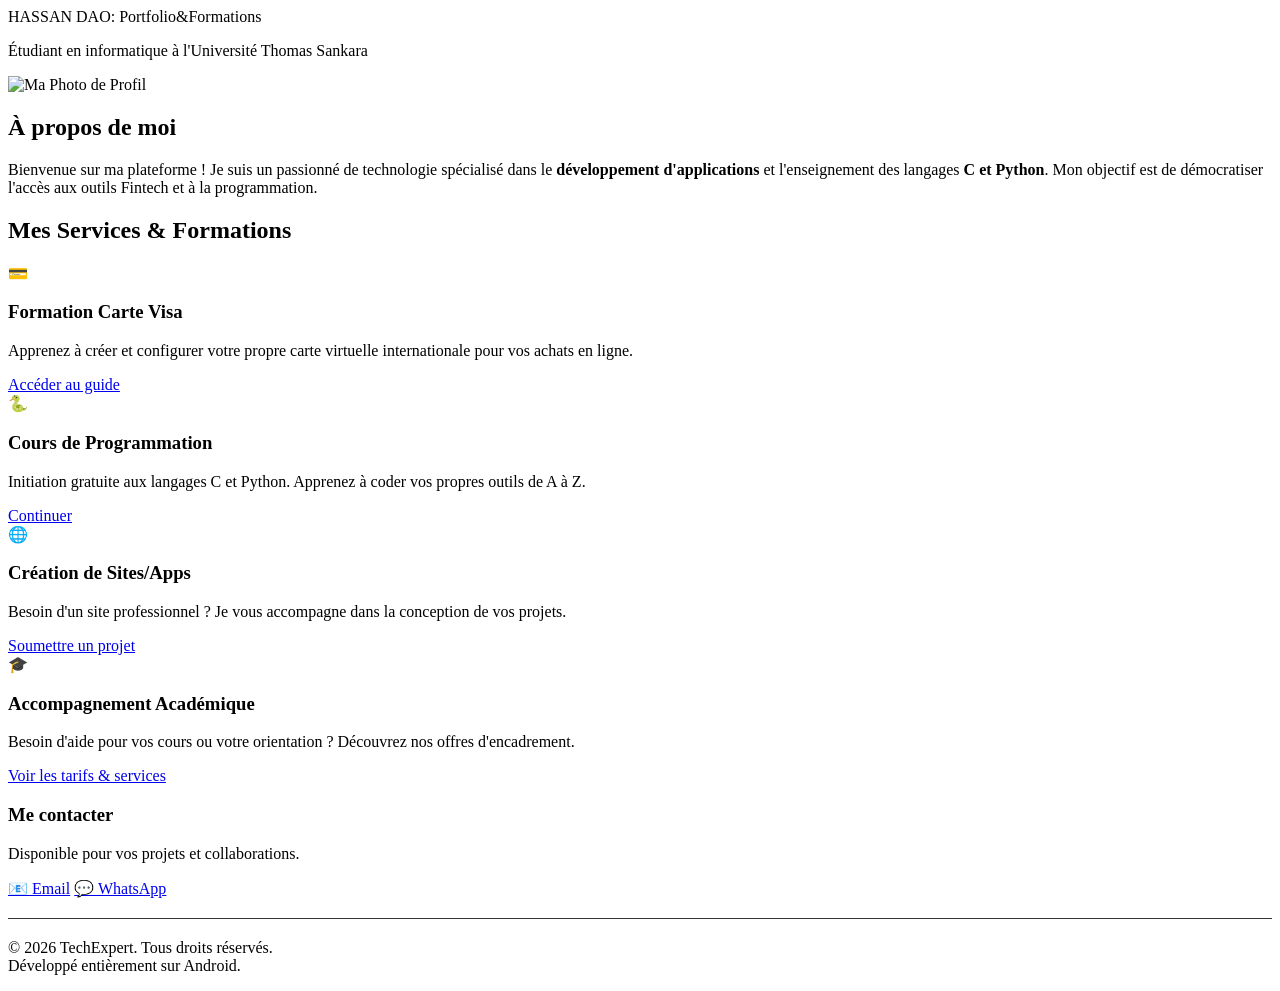
==== index.html @ c516cc2c "Add files via upload" ====
<!DOCTYPE html>
<html lang="fr">
<head>
    <meta charset="UTF-8">
    <meta name="viewport" content="width=device-width, initial-scale=1.0">
    <title>Hassan DAO | Portfolio & Formations</title>
    <link rel="stylesheet" href="css/style.css">
</head>
<body>

    <header>
        <nav>
            <div class="logo"> HASSAN DAO: <span> Portfolio&Formations</span></div>
              <p class="university-tag">Étudiant en informatique à l'Université Thomas Sankara</p>
        </nav>
    </header>
    <main>
        <section class="about-section">
            <div class="container">
                <img src="assets/photo.jpg" alt="Ma Photo de Profil" class="profile-pic">
                
                <div class="bio-text">
                    <h2>À propos de moi</h2>
                    <p>
                        Bienvenue sur ma plateforme ! Je suis un passionné de technologie spécialisé dans le 
                        <strong>développement d'applications</strong> et l'enseignement des langages 
                        <strong>C et Python</strong>. Mon objectif est de démocratiser l'accès aux outils 
                        Fintech et à la programmation.
                    </p>
                </div>
            </div>
        </section>

        <section id="services" class="container">
            <h2 class="section-title">Mes Services & Formations</h2>
            
            <div class="services-grid">
                <article class="card">
                    <div class="card-icon">💳</div>
                    <h3>Formation Carte Visa</h3>
                    <p>Apprenez à créer et configurer votre propre carte virtuelle internationale pour vos achats en ligne.</p>
                    <a href="cours/visa-virtuelle.html" class="btn">Accéder au guide</a>
                </article>

                <article class="card">
                    <div class="card-icon">🐍</div>
                    <h3>Cours de Programmation</h3>
                    <p>Initiation gratuite aux langages C et Python. Apprenez à coder vos propres outils de A à Z.</p>
                    <a href="cours/Programmation.html" class="btn">Continuer</a>
                </article>

                <article class="card">
                  <div class="card-icon">🌐</div>
                  <h3>Création de Sites/Apps</h3>
                  <p>Besoin d'un site professionnel ? Je vous accompagne dans la conception de vos projets.</p>
                   <a href="cours/demande-app.html" class="btn">Soumettre un projet</a>
                 </article>
         <article class="card">
            <div class="card-icon">🎓</div>
            <h3>Accompagnement Académique</h3>
            <p>Besoin d'aide pour vos cours ou votre orientation ? Découvrez nos offres d'encadrement.</p>
            <a href="cours/services-payants.html" class="btn">Voir les tarifs & services</a>
</article>

            </div>
        </section>
    </main>

    <footer>
        <div class="container">
            <h3>Me contacter</h3>
            <p>Disponible pour vos projets et collaborations.</p>
            
            <div class="contact-links">
                <a href="mailto:daohassan98@gmail.com" class="contact-item">📧 Email</a>
                <a href="https://wa.me/22579565227" class="contact-item">💬 WhatsApp</a>
            </div>

            <hr style="border: 0; border-top: 1px solid #333; margin: 20px 0;">
            
            <p class="copyright">
                &copy; 2026 TechExpert. Tous droits réservés. 
                <br>Développé entièrement sur Android.
            </p>
        </div>
    </footer>

    <script src="js/script.js"></script>
</body>
</html>
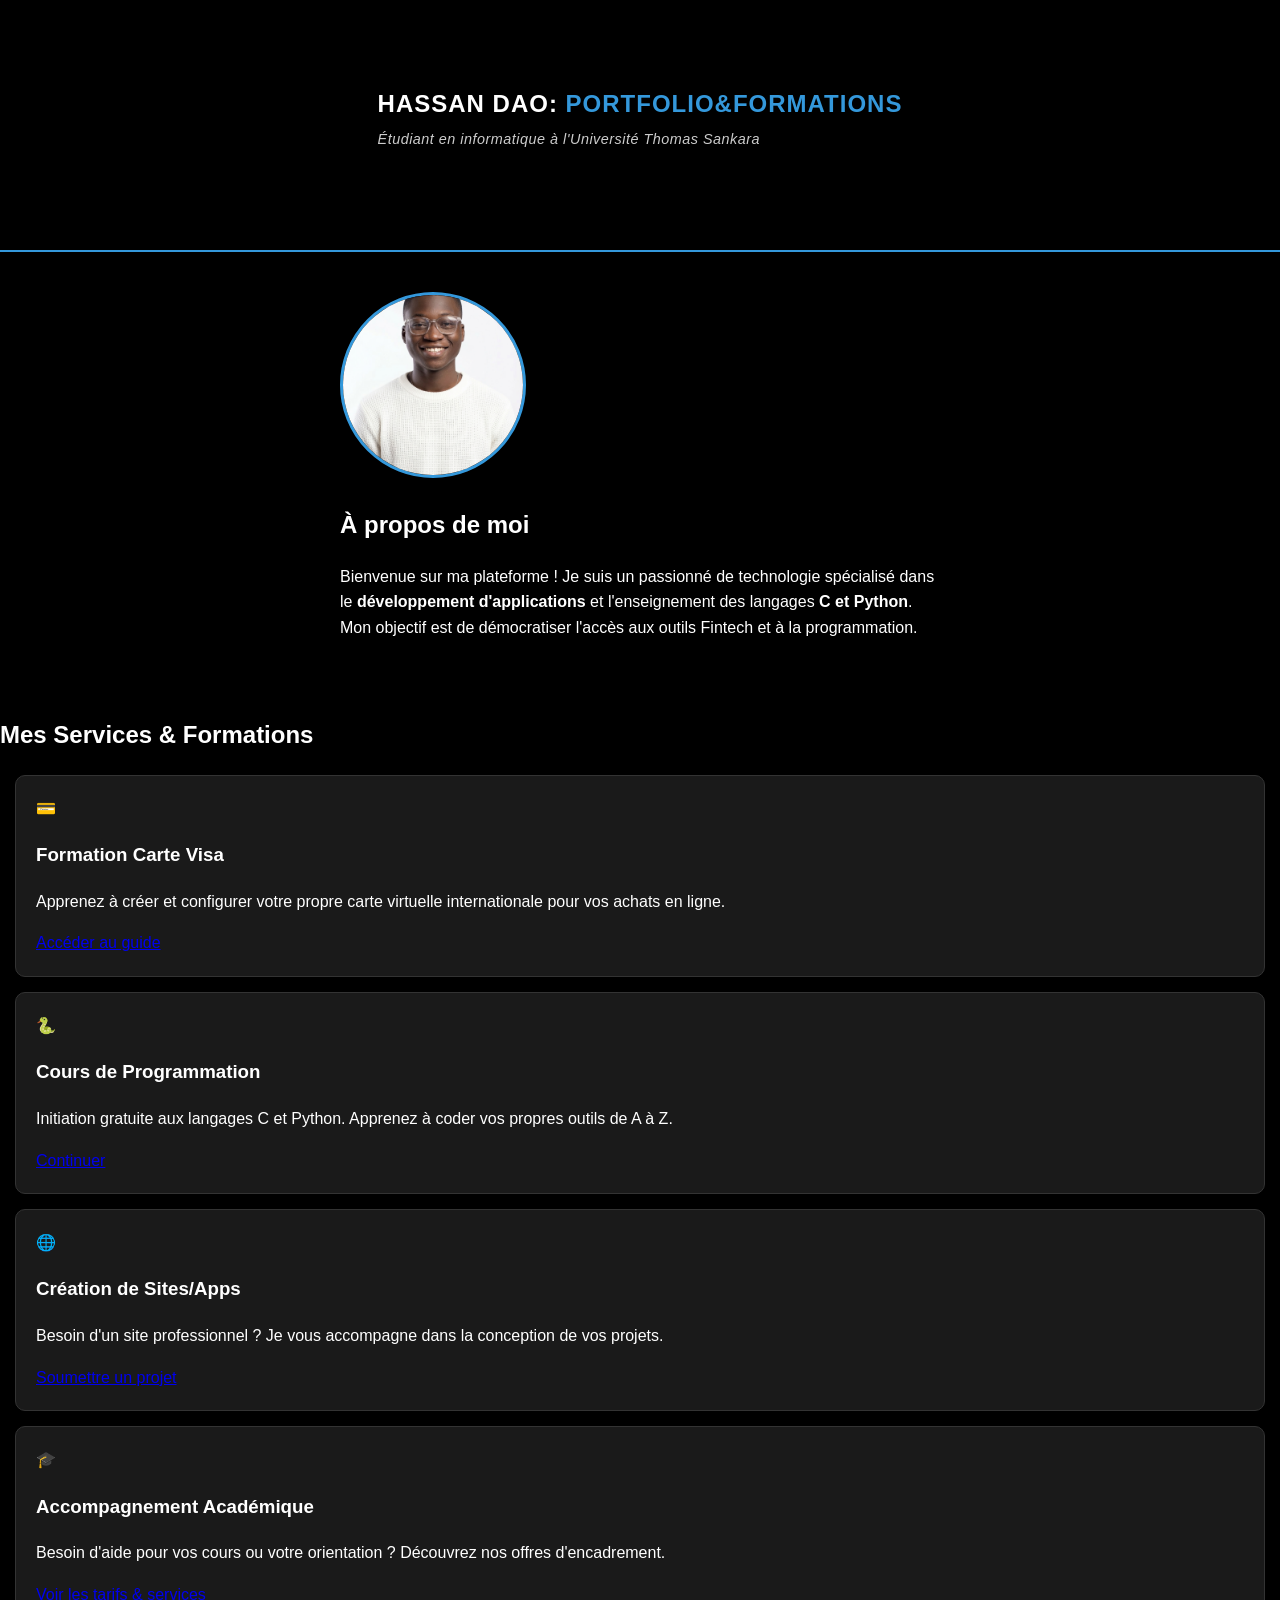
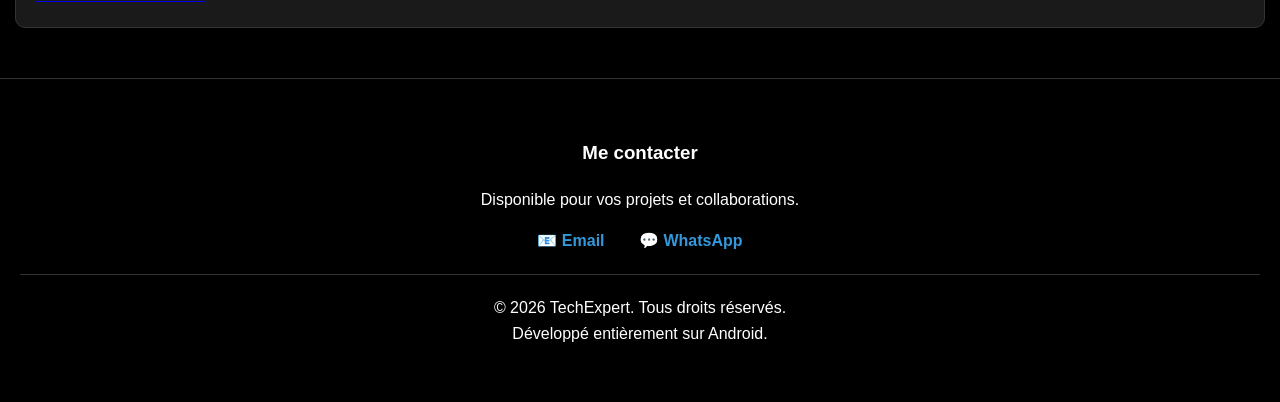
==== commit c8dba761: "Update index.html" ====
--- a/index.html
+++ b/index.html
@@ -17,7 +17,7 @@
     <main>
         <section class="about-section">
             <div class="container">
-                <img src="assets/photo.jpg" alt="Ma Photo de Profil" class="profile-pic">
+                <img src="photo.jpg" alt="Ma Photo de Profil" class="profile-pic">
                 
                 <div class="bio-text">
                     <h2>À propos de moi</h2>
--- a/css/style.css
+++ b/css/style.css
@@ -0,0 +1,102 @@
+/* Thème Dark Mode Professionnel */
+:root {
+    --bg-color: #000000;       /* Noir profond */
+    --text-color: #ffffff;     /* Blanc pur */
+    --accent-color: #3498db;   /* Bleu pour les liens et boutons */
+    --card-bg: #1a1a1a;        /* Gris très foncé pour les cartes */
+}
+
+body {
+    background-color: var(--bg-color);
+    color: var(--text-color);
+    font-family: 'Segoe UI', Arial, sans-serif;
+    margin: 0;
+    line-height: 1.6;
+}
+    header {
+    height: 250px; /* Hauteur de l'en-tête */
+    display: flex;
+    align-items: center;
+    justify-content: center;
+    
+    /* Image de fond avec superposition sombre */
+    background: linear-gradient(rgba(0, 0, 0, 0.7), rgba(0, 0, 0, 0.7)), 
+                url('../assets/header-bg.jpg');
+    
+    background-size: cover;       /* L'image couvre tout l'espace */
+    background-position: center;  /* L'image est centrée */
+    border-bottom: 2px solid var(--accent-color);
+}
+
+.logo {
+    font-size: 1.5rem; /* Taille réduite (avant c'était 2.5rem) */
+    font-weight: 800;
+    letter-spacing: 1px; /* Réduit aussi l'espace entre les lettres si besoin */
+    text-transform: uppercase;
+    text-shadow: 2px 2px 10px rgba(0,0,0,0.8);
+}
+.university-tag {
+    font-size: 0.9rem;       /* Taille plus petite que le logo */
+    color: #cccccc;          /* Gris clair pour un look élégant */
+    margin-top: 5px;         /* Petit espace sous le logo */
+    font-style: italic;      /* Italique pour le côté académique */
+    letter-spacing: 0.5px;
+    text-shadow: 1px 1px 5px rgba(0,0,0,0.5);
+}
+
+/* Optionnel : Ajustement pour mobile */
+@media (max-width: 600px) {
+    .university-tag {
+        font-size: 0.8rem;   /* Encore un peu plus petit sur téléphone */
+    }
+}
+
+.logo span {
+    color: var(--accent-color);
+}
+
+/* Section Biographie */
+.about-section {
+    display: flex;
+    align-items: center;
+    justify-content: center;
+    flex-wrap: wrap; /* Pour que ça s'adapte sur mobile */
+    padding: 40px 20px;
+    gap: 30px;
+}
+
+.profile-pic {
+    width: 180px;
+    height: 180px;
+    border-radius: 50%; /* Image ronde */
+    object-fit: cover;
+    border: 3px solid var(--accent-color);
+}
+
+.bio-text {
+    max-width: 600px;
+}
+
+/* Style des cartes de cours */
+.card {
+    background: var(--card-bg);
+    padding: 20px;
+    margin: 15px;
+    border-radius: 10px;
+    border: 1px solid #333;
+}
+
+/* Footer avec liens de contact */
+footer {
+    padding: 40px 20px;
+    text-align: center;
+    border-top: 1px solid #333;
+    margin-top: 50px;
+}
+
+.contact-links a {
+    color: var(--accent-color);
+    text-decoration: none;
+    margin: 0 15px;
+    font-weight: bold;
+}
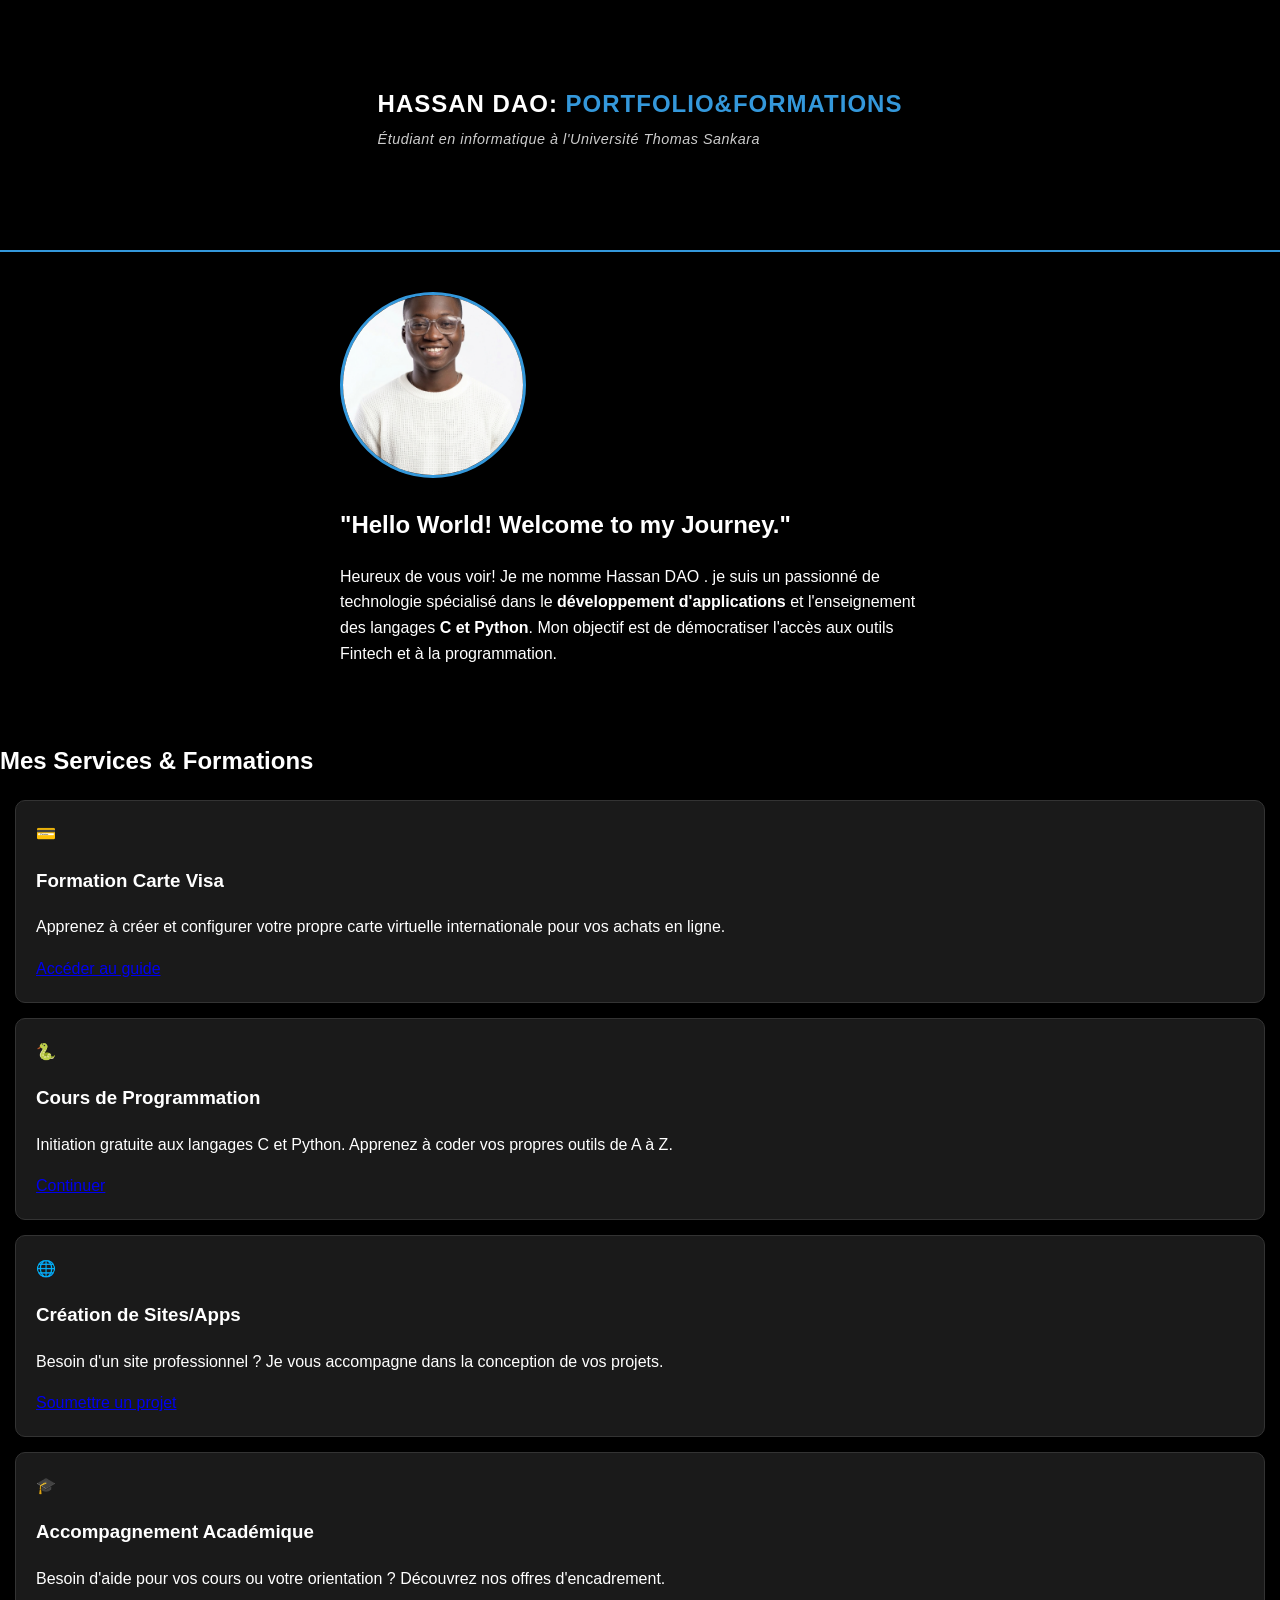
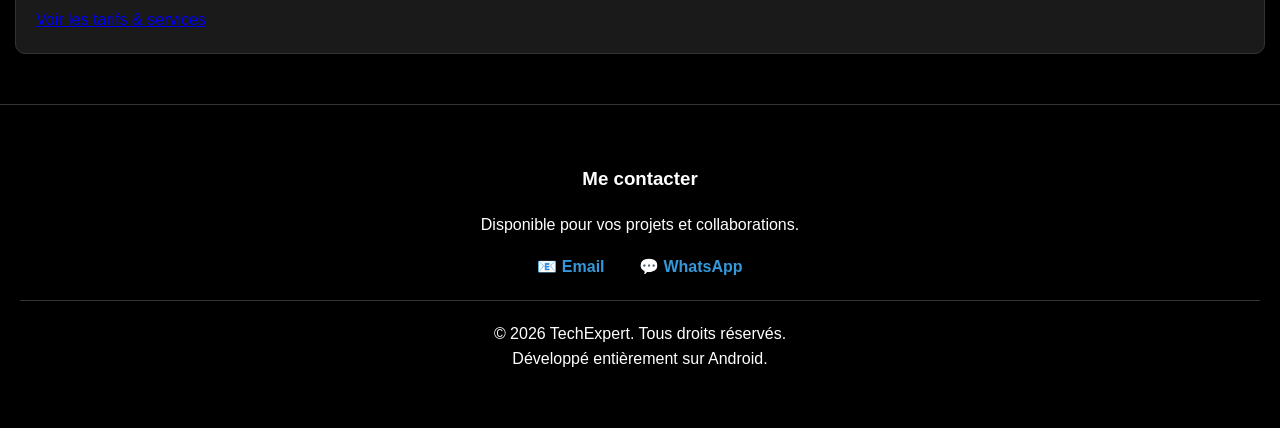
==== commit 85a45a6d: "Update index.html" ====
--- a/index.html
+++ b/index.html
@@ -20,9 +20,9 @@
                 <img src="photo.jpg" alt="Ma Photo de Profil" class="profile-pic">
                 
                 <div class="bio-text">
-                    <h2>À propos de moi</h2>
+                    <h2>"Hello World! Welcome to my Journey."</h2>
                     <p>
-                        Bienvenue sur ma plateforme ! Je suis un passionné de technologie spécialisé dans le 
+                        Heureux de vous voir! Je me nomme Hassan DAO . je suis un passionné de technologie spécialisé dans le 
                         <strong>développement d'applications</strong> et l'enseignement des langages 
                         <strong>C et Python</strong>. Mon objectif est de démocratiser l'accès aux outils 
                         Fintech et à la programmation.
@@ -46,7 +46,7 @@
                     <div class="card-icon">🐍</div>
                     <h3>Cours de Programmation</h3>
                     <p>Initiation gratuite aux langages C et Python. Apprenez à coder vos propres outils de A à Z.</p>
-                    <a href="cours/Programmation.html" class="btn">Continuer</a>
+                    <a href="cours/programmation.html" class="btn">Continuer</a>
                 </article>
 
                 <article class="card">
--- a/css/style.css
+++ b/css/style.css
@@ -21,7 +21,7 @@
     
     /* Image de fond avec superposition sombre */
     background: linear-gradient(rgba(0, 0, 0, 0.7), rgba(0, 0, 0, 0.7)), 
-                url('../assets/header-bg.jpg');
+                url('header-bg.jpg');
     
     background-size: cover;       /* L'image couvre tout l'espace */
     background-position: center;  /* L'image est centrée */
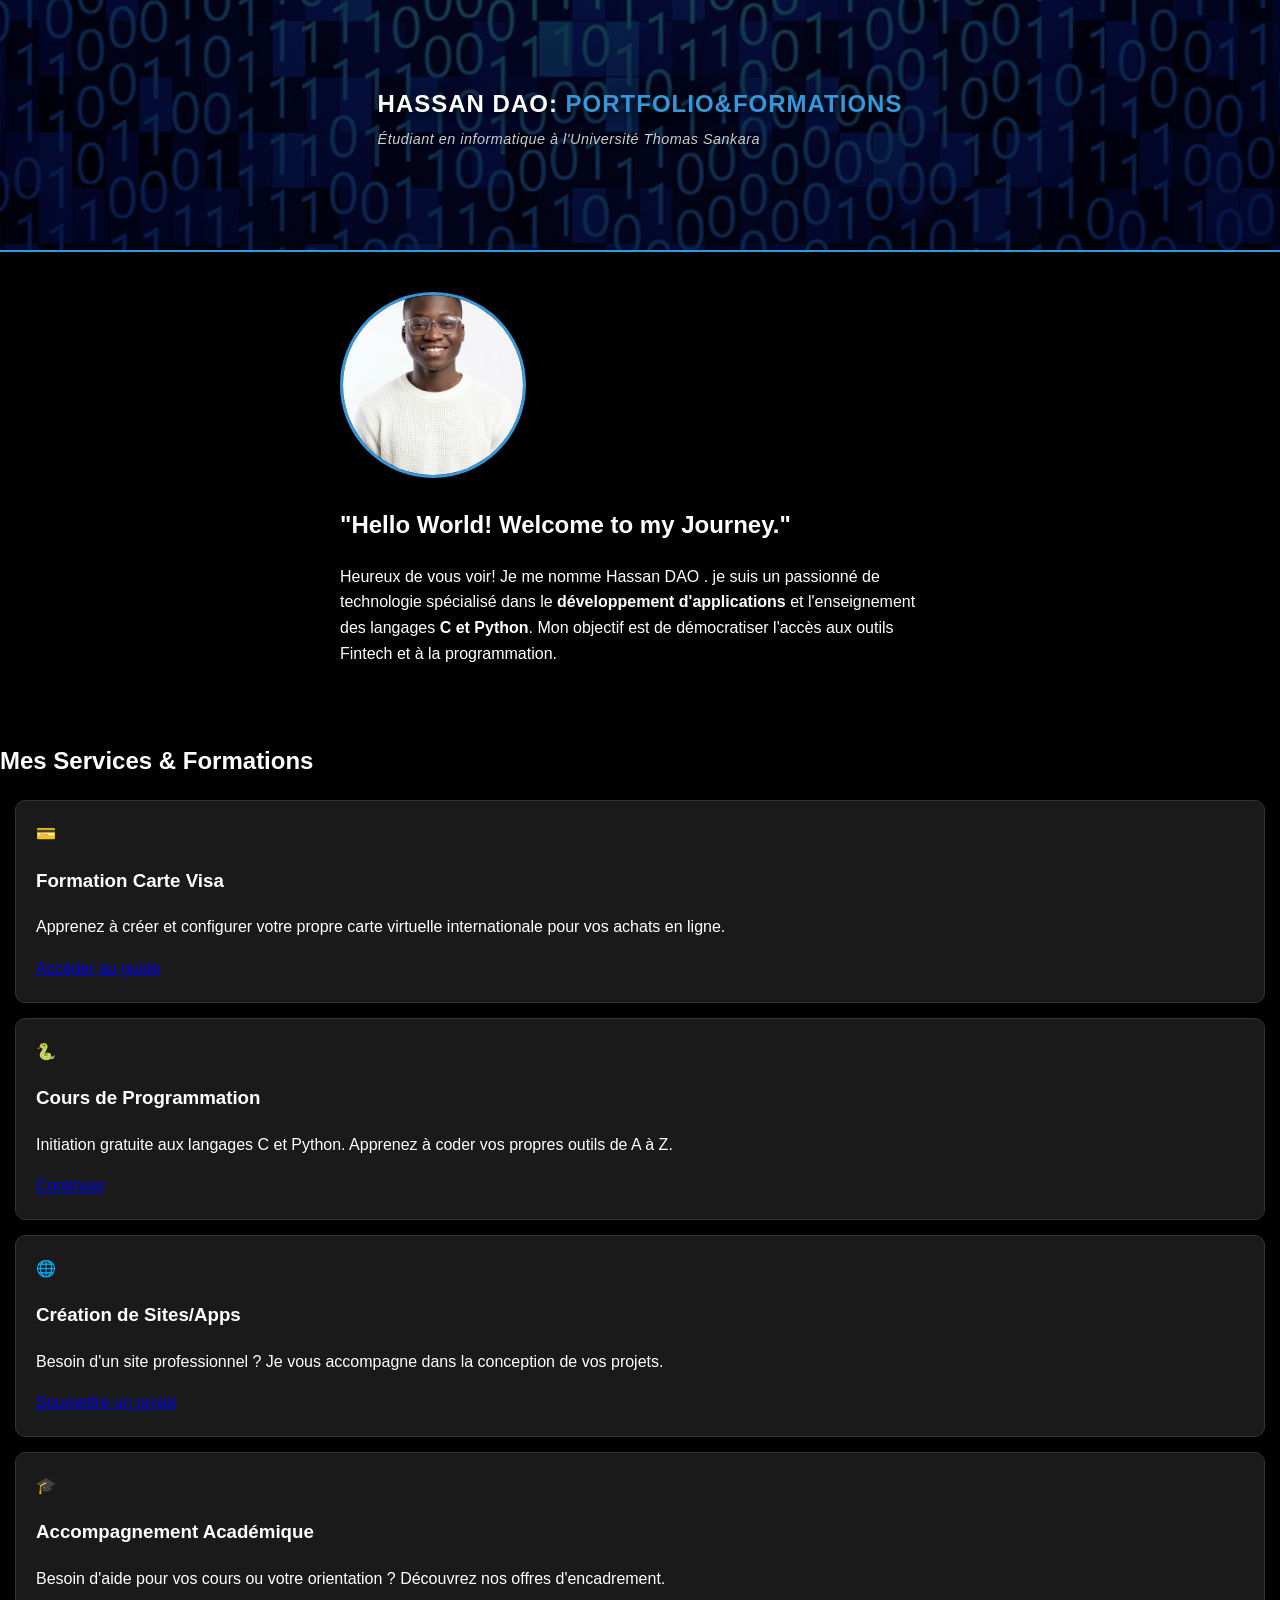
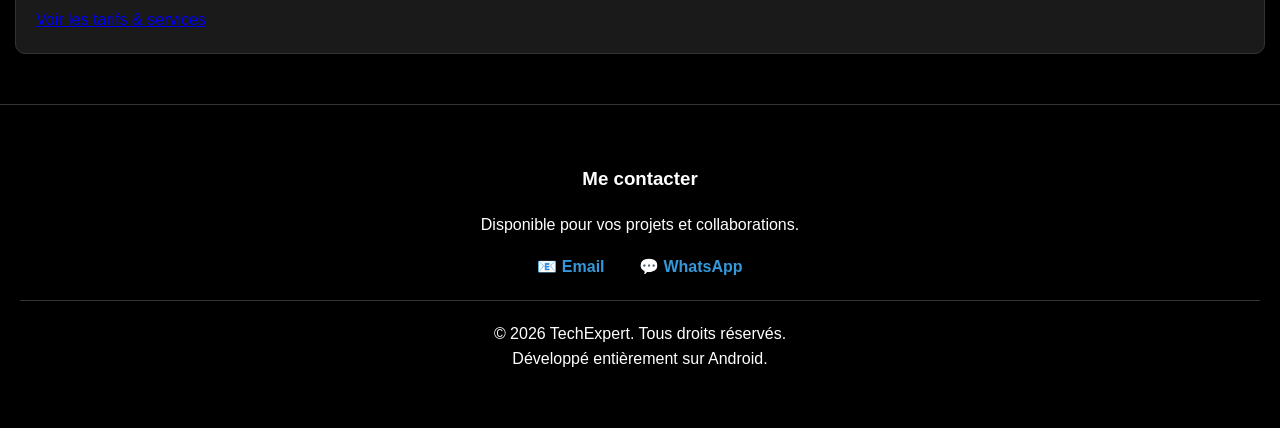
==== commit 550c7cde: "Update index.html" ====
--- a/index.html
+++ b/index.html
@@ -1,6 +1,13 @@
 <!DOCTYPE html>
 <html lang="fr">
 <head>
+    <meta name="google-site-verification" content="39yCMxTrLnyVeOtE-nFpCDTh8u7bzFCgMTfmDTuhnIQ" />
+    <title>Expert Informatique & Encadrement Scolaire | Ouagadougou - UTS</title>
+
+    <meta name="description" content="Services d'encadrement scolaire (6ème à Tle) et universitaire (L1 MPCI) à Ouagadougou, UTS et SIAO. Création d'applications et cours de programmation.">
+
+    <meta name="keywords" content="Ouagadougou, UTS, SIAO, Encadrement, L1 MPCI, Mathématiques, Python, Burkina Faso">
+    
     <meta charset="UTF-8">
     <meta name="viewport" content="width=device-width, initial-scale=1.0">
     <title>Hassan DAO | Portfolio & Formations</title>
--- a/css/style.css
+++ b/css/style.css
@@ -21,7 +21,7 @@
     
     /* Image de fond avec superposition sombre */
     background: linear-gradient(rgba(0, 0, 0, 0.7), rgba(0, 0, 0, 0.7)), 
-                url('header-bg.jpg');
+                url('../header-bg.jpg');
     
     background-size: cover;       /* L'image couvre tout l'espace */
     background-position: center;  /* L'image est centrée */
